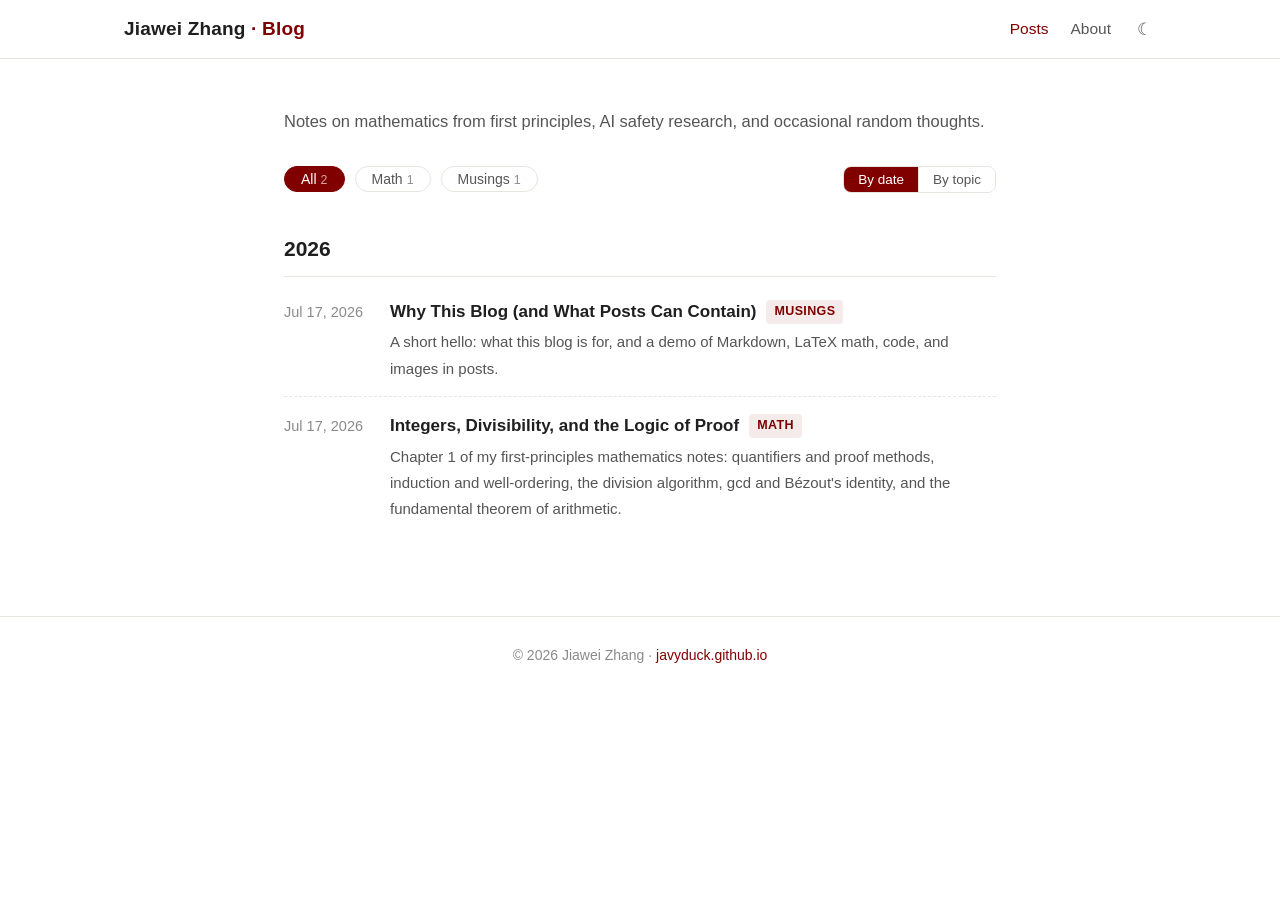
==== blog/index.html @ a39b8831 "add static blog: lilian-weng-style UI, math chapter 1 as first post - pandoc-based build pipeline (b" ====
<!DOCTYPE html>
<html lang="en">
<head>
<meta charset="utf-8">
<meta name="viewport" content="width=device-width, initial-scale=1">
<title>Blog | Jiawei Zhang</title>
<meta name="description" content="Notes on mathematics from first principles, AI safety research, and occasional random thoughts.">
<link rel="icon" href="data:image/svg+xml,<svg xmlns=%22http://www.w3.org/2000/svg%22 viewBox=%220 0 100 100%22><text y=%22.9em%22 font-size=%2290%22>🍪</text></svg>">
<link rel="stylesheet" href="assets/blog.css">
<script src="assets/blog.js"></script>
<script async src="https://busuanzi.ibruce.info/busuanzi/2.3/busuanzi.pure.mini.js"></script>
</head>
<body>

<header class="site-header">
  <div class="site-header-inner">
    <a class="site-title" href="./">Jiawei Zhang<span style="color:var(--accent)">&nbsp;· Blog</span></a>
    <nav class="site-nav">
      <a href="./" class="active">Posts</a>
      <a href="https://javyduck.github.io/">About</a>
      <button class="theme-toggle" onclick="toggleTheme()" aria-label="Toggle dark mode">☾</button>
    </nav>
  </div>
</header>

<main class="index-wrap">
  <p class="index-intro">Notes on mathematics from first principles, AI safety research, and occasional random thoughts.</p>

  <div class="index-controls">
    <div class="category-chips">
      <button class="chip active" data-category="all">All<span class="count">2</span></button>
    <button class="chip" data-category="math">Math<span class="count">1</span></button>
    <button class="chip" data-category="musings">Musings<span class="count">1</span></button>
    </div>
    <div class="view-toggle">
      <button class="view-btn active" data-view="date">By date</button>
      <button class="view-btn" data-view="topic">By topic</button>
    </div>
  </div>

  <div id="view-date">
  <div class="year-group">
<div class="year-heading">2026</div>

  <div class="post-item" data-category="musings">
  <span class="post-date">Jul 17, 2026</span>
  <div>
    <a class="post-link" href="posts/hello-world/">Why This Blog (and What Posts Can Contain)</a><span class="tag">Musings</span>
    <p class="post-desc">A short hello: what this blog is for, and a demo of Markdown, LaTeX math, code, and images in posts.</p>
  </div>
</div>

  <div class="post-item" data-category="math">
  <span class="post-date">Jul 17, 2026</span>
  <div>
    <a class="post-link" href="posts/integers-divisibility-and-proof/">Integers, Divisibility, and the Logic of Proof</a><span class="tag">Math</span>
    <p class="post-desc">Chapter 1 of my first-principles mathematics notes: quantifiers and proof methods, induction and well-ordering, the division algorithm, gcd and Bézout&#x27;s identity, and the fundamental theorem of arithmetic.</p>
  </div>
</div>

  </div>
  </div>

  <div id="view-topic" style="display:none">
  <div class="year-group" data-category-group="math">
<div class="year-heading">Math</div>

  <div class="post-item" data-category="math">
  <span class="post-date">Jul 17, 2026</span>
  <div>
    <a class="post-link" href="posts/integers-divisibility-and-proof/">Integers, Divisibility, and the Logic of Proof</a>
    <p class="post-desc">Chapter 1 of my first-principles mathematics notes: quantifiers and proof methods, induction and well-ordering, the division algorithm, gcd and Bézout&#x27;s identity, and the fundamental theorem of arithmetic.</p>
  </div>
</div>

  </div>

  <div class="year-group" data-category-group="musings">
<div class="year-heading">Musings</div>

  <div class="post-item" data-category="musings">
  <span class="post-date">Jul 17, 2026</span>
  <div>
    <a class="post-link" href="posts/hello-world/">Why This Blog (and What Posts Can Contain)</a>
    <p class="post-desc">A short hello: what this blog is for, and a demo of Markdown, LaTeX math, code, and images in posts.</p>
  </div>
</div>

  </div>
  </div>
</main>

<footer class="site-footer">
  © 2026 Jiawei Zhang · <a href="https://javyduck.github.io/">javyduck.github.io</a>
  <span id="busuanzi_container_site_pv" style="display:none">·
    <span id="busuanzi_value_site_pv"></span> visits</span>
</footer>

</body>
</html>
---- blog/assets/blog.css ----
/* ===================================================================
   Blog stylesheet — clean, Lilian-Weng-inspired layout with the
   homepage's UChicago maroon accent.
   =================================================================== */

:root {
  --bg: #ffffff;
  --bg-soft: #f7f5f3;
  --text: #1f1f1f;
  --text-soft: #555555;
  --text-faint: #8a8a8a;
  --accent: #800000;
  --accent-soft: #b34747;
  --border: #e8e4e0;
  --code-bg: #f4f2f0;
  --box-theorem: #244a73;
  --box-definition: #1c6b65;
  --box-example: #9a6b16;
  --box-remark: #6a6a6a;
  --box-theorem-bg: rgba(36, 74, 115, 0.045);
  --box-definition-bg: rgba(28, 107, 101, 0.05);
  --box-example-bg: rgba(154, 107, 22, 0.05);
  --box-remark-bg: rgba(120, 120, 120, 0.06);
  --shadow: 0 1px 3px rgba(0, 0, 0, 0.05);
}

html[data-theme="dark"] {
  --bg: #191a1c;
  --bg-soft: #202224;
  --text: #d8d6d3;
  --text-soft: #a5a29e;
  --text-faint: #7c7975;
  --accent: #d98f8f;
  --accent-soft: #e4adad;
  --border: #33353a;
  --code-bg: #232528;
  --box-theorem: #7ba3cf;
  --box-definition: #6cb5ae;
  --box-example: #cfa35a;
  --box-remark: #9b9893;
  --box-theorem-bg: rgba(123, 163, 207, 0.07);
  --box-definition-bg: rgba(108, 181, 174, 0.07);
  --box-example-bg: rgba(207, 163, 90, 0.07);
  --box-remark-bg: rgba(155, 152, 147, 0.08);
  --shadow: none;
}

* { box-sizing: border-box; }

html { scroll-behavior: smooth; }

body {
  margin: 0;
  background: var(--bg);
  color: var(--text);
  font-family: -apple-system, BlinkMacSystemFont, "Segoe UI", Roboto,
    "Helvetica Neue", Arial, sans-serif;
  font-size: 17px;
  line-height: 1.75;
  -webkit-font-smoothing: antialiased;
  transition: background 0.25s ease, color 0.25s ease;
}

a { color: var(--accent); text-decoration: none; }
a:hover { color: var(--accent-soft); }

/* ------------------------------------------------------------------ */
/* Header                                                              */
/* ------------------------------------------------------------------ */

.site-header {
  border-bottom: 1px solid var(--border);
  background: var(--bg);
  position: sticky;
  top: 0;
  z-index: 50;
}

.site-header-inner {
  max-width: 1080px;
  margin: 0 auto;
  padding: 0 24px;
  height: 58px;
  display: flex;
  align-items: center;
  justify-content: space-between;
}

.site-title {
  font-weight: 700;
  font-size: 19px;
  color: var(--text);
  letter-spacing: 0.01em;
}

.site-title:hover { color: var(--accent); }

.site-nav {
  display: flex;
  align-items: center;
  gap: 22px;
  font-size: 15.5px;
}

.site-nav a { color: var(--text-soft); font-weight: 500; }
.site-nav a:hover { color: var(--accent); }
.site-nav a.active { color: var(--accent); }

.theme-toggle {
  cursor: pointer;
  border: none;
  background: none;
  font-size: 17px;
  line-height: 1;
  padding: 4px;
  color: var(--text-soft);
}
.theme-toggle:hover { color: var(--accent); }

/* ------------------------------------------------------------------ */
/* Index page                                                          */
/* ------------------------------------------------------------------ */

.index-wrap {
  max-width: 760px;
  margin: 0 auto;
  padding: 40px 24px 80px;
}

.index-intro {
  color: var(--text-soft);
  font-size: 16.5px;
  margin: 8px 0 30px;
}

.index-controls {
  display: flex;
  align-items: flex-start;
  justify-content: space-between;
  gap: 16px;
  margin-bottom: 36px;
  flex-wrap: wrap;
}

.category-chips {
  display: flex;
  flex-wrap: wrap;
  gap: 10px;
}

.view-toggle {
  display: flex;
  border: 1px solid var(--border);
  border-radius: 8px;
  overflow: hidden;
  flex-shrink: 0;
}

.view-btn {
  cursor: pointer;
  border: none;
  background: var(--bg);
  color: var(--text-soft);
  padding: 5px 14px;
  font-size: 13.5px;
  font-weight: 500;
}

.view-btn + .view-btn { border-left: 1px solid var(--border); }

.view-btn.active {
  background: var(--accent);
  color: #fff;
}

.chip {
  cursor: pointer;
  border: 1px solid var(--border);
  background: var(--bg);
  color: var(--text-soft);
  border-radius: 999px;
  padding: 4px 16px;
  font-size: 14px;
  font-weight: 500;
  transition: all 0.15s ease;
}

.chip:hover { border-color: var(--accent); color: var(--accent); }

.chip.active {
  background: var(--accent);
  border-color: var(--accent);
  color: #fff;
}

.chip .count { opacity: 0.65; font-size: 12.5px; margin-left: 4px; }

.year-heading {
  font-size: 21px;
  font-weight: 700;
  color: var(--text);
  margin: 38px 0 6px;
  padding-bottom: 8px;
  border-bottom: 1px solid var(--border);
}

.post-item {
  display: flex;
  align-items: baseline;
  gap: 18px;
  padding: 14px 0;
  border-bottom: 1px dashed var(--border);
}

.post-item:last-child { border-bottom: none; }

.post-date {
  flex: 0 0 88px;
  color: var(--text-faint);
  font-size: 14.5px;
  font-variant-numeric: tabular-nums;
}

.post-link {
  font-size: 17px;
  font-weight: 600;
  color: var(--text);
}

.post-link:hover { color: var(--accent); }

.post-desc {
  margin: 3px 0 0;
  color: var(--text-soft);
  font-size: 15px;
}

.tag {
  display: inline-block;
  font-size: 12.5px;
  font-weight: 600;
  letter-spacing: 0.03em;
  color: var(--accent);
  background: color-mix(in srgb, var(--accent) 8%, transparent);
  border-radius: 4px;
  padding: 1px 8px;
  margin-left: 10px;
  vertical-align: 2px;
  text-transform: uppercase;
}

/* ------------------------------------------------------------------ */
/* Post page layout                                                    */
/* ------------------------------------------------------------------ */

.post-wrap {
  max-width: 1080px;
  margin: 0 auto;
  padding: 44px 24px 90px;
  display: flex;
  gap: 56px;
}

.post-main { min-width: 0; flex: 1; max-width: 760px; }

.post-header { margin-bottom: 34px; }

.post-title {
  font-size: 32px;
  line-height: 1.3;
  font-weight: 800;
  margin: 0 0 12px;
  letter-spacing: -0.01em;
}

.post-meta {
  color: var(--text-faint);
  font-size: 14.5px;
  display: flex;
  align-items: center;
  gap: 8px;
  flex-wrap: wrap;
}

.post-meta .tag { margin-left: 0; vertical-align: 0; }

/* Table of contents sidebar */

.toc-sidebar {
  flex: 0 0 250px;
  font-size: 13.5px;
  position: sticky;
  top: 90px;
  align-self: flex-start;
  max-height: calc(100vh - 130px);
  overflow-y: auto;
  padding-left: 4px;
  scrollbar-width: thin;
}

.toc-sidebar-title {
  font-size: 12px;
  font-weight: 700;
  text-transform: uppercase;
  letter-spacing: 0.08em;
  color: var(--text-faint);
  margin-bottom: 10px;
}

.toc-sidebar ul { list-style: none; margin: 0; padding: 0; }
.toc-sidebar ul ul { padding-left: 14px; }

.toc-sidebar li { margin: 0; }

.toc-sidebar a {
  display: block;
  color: var(--text-soft);
  padding: 3px 0 3px 10px;
  border-left: 2px solid transparent;
  line-height: 1.45;
}

.toc-sidebar a:hover { color: var(--accent); }

.toc-sidebar a.toc-active {
  color: var(--accent);
  border-left-color: var(--accent);
  font-weight: 600;
}

.toc-section-number { margin-right: 5px; color: var(--text-faint); }

@media (max-width: 980px) {
  .toc-sidebar { display: none; }
  .post-wrap { display: block; }
}

/* ------------------------------------------------------------------ */
/* Post content typography                                             */
/* ------------------------------------------------------------------ */

.post-content h1,
.post-content h2,
.post-content h3 {
  line-height: 1.35;
  letter-spacing: -0.005em;
  scroll-margin-top: 80px;
}

.post-content h1 { font-size: 26px; margin: 46px 0 14px; }
.post-content h2 { font-size: 22px; margin: 40px 0 12px; }
.post-content h3 { font-size: 18.5px; margin: 32px 0 10px; }

.post-content h1 .header-section-number,
.post-content h2 .header-section-number,
.post-content h3 .header-section-number {
  color: var(--accent);
  margin-right: 10px;
}

.post-content p { margin: 0 0 1.15em; }

.post-content .math.display { overflow-x: auto; overflow-y: hidden; }

.post-content figure {
  margin: 30px 0;
  text-align: center;
}

.post-content figure img,
.post-content figure svg {
  max-width: 100%;
  height: auto;
}

html[data-theme="dark"] .post-content figure img.figure-light {
  filter: invert(0.88) hue-rotate(180deg);
}

.post-content figcaption {
  margin-top: 12px;
  font-size: 14.5px;
  color: var(--text-soft);
  text-align: left;
  padding: 0 8px;
}

.post-content table {
  border-collapse: collapse;
  margin: 24px auto;
  font-size: 15.5px;
}

.post-content th,
.post-content td {
  border: 1px solid var(--border);
  padding: 7px 14px;
}

.post-content th { background: var(--bg-soft); }

.post-content code {
  background: var(--code-bg);
  border-radius: 4px;
  padding: 1.5px 6px;
  font-size: 0.88em;
  font-family: "SF Mono", SFMono-Regular, ui-monospace, Menlo, Consolas, monospace;
}

.post-content pre {
  background: var(--code-bg);
  border-radius: 8px;
  padding: 16px 18px;
  overflow-x: auto;
  font-size: 14px;
  line-height: 1.6;
}

.post-content pre code { background: none; padding: 0; }

.post-content blockquote {
  margin: 24px 0;
  padding: 2px 22px;
  border-left: 3px solid var(--accent);
  background: var(--bg-soft);
  border-radius: 0 8px 8px 0;
  color: var(--text-soft);
}

/* ------------------------------------------------------------------ */
/* Theorem-like environments                                           */
/* ------------------------------------------------------------------ */

.theorem, .lemma, .proposition, .corollary, .principle,
.definition, .convention,
.example, .nonexample, .exercise, .solution,
.remark, .historicalnote,
.algorithmframe {
  margin: 26px 0;
  padding: 14px 20px 4px;
  border-radius: 0 8px 8px 0;
  border-left: 3px solid var(--box-remark);
  background: var(--box-remark-bg);
}

.theorem, .lemma, .proposition, .corollary, .principle {
  border-left-color: var(--box-theorem);
  background: var(--box-theorem-bg);
}

.definition, .convention {
  border-left-color: var(--box-definition);
  background: var(--box-definition-bg);
}

.example, .nonexample, .exercise, .solution {
  border-left-color: var(--box-example);
  background: var(--box-example-bg);
}

.theorem > p:first-child > strong:first-child,
.lemma > p:first-child > strong:first-child,
.proposition > p:first-child > strong:first-child,
.corollary > p:first-child > strong:first-child,
.principle > p:first-child > strong:first-child {
  color: var(--box-theorem);
}

.definition > p:first-child > strong:first-child,
.convention > p:first-child > strong:first-child {
  color: var(--box-definition);
}

.example > p:first-child > strong:first-child,
.nonexample > p:first-child > strong:first-child,
.exercise > p:first-child > strong:first-child,
.solution > p:first-child > strong:first-child {
  color: var(--box-example);
}

/* Theorem statements are italicized by amsthm; keep the body upright
   for screen reading, italics only in the head. */
.theorem > p > em, .lemma > p > em,
.proposition > p > em, .corollary > p > em, .principle > p > em {
  font-style: normal;
}

.proof {
  margin: 22px 0 26px;
  padding: 0 0 0 18px;
  border-left: 2px dotted var(--border);
  color: var(--text);
}

.proof > p:last-child::after {
  content: "∎";
  float: right;
  color: var(--text-faint);
}

.algorithmframe {
  border-left-color: var(--box-theorem);
  background: var(--box-theorem-bg);
  padding-bottom: 10px;
}

.algorithmframe::before {
  content: "Algorithm";
  display: block;
  font-weight: 700;
  color: var(--box-theorem);
  margin-bottom: 6px;
}

/* ------------------------------------------------------------------ */
/* References                                                          */
/* ------------------------------------------------------------------ */

.refs-heading {
  font-size: 22px;
  margin: 52px 0 14px;
  padding-top: 22px;
  border-top: 1px solid var(--border);
}

#refs { font-size: 15px; color: var(--text-soft); }
#refs .csl-entry { margin-bottom: 10px; }

/* ------------------------------------------------------------------ */
/* Footer                                                              */
/* ------------------------------------------------------------------ */

.site-footer {
  border-top: 1px solid var(--border);
  padding: 26px 24px 34px;
  text-align: center;
  color: var(--text-faint);
  font-size: 14px;
}

.post-nav-bottom {
  margin-top: 60px;
  padding-top: 20px;
  border-top: 1px solid var(--border);
  font-size: 15px;
}
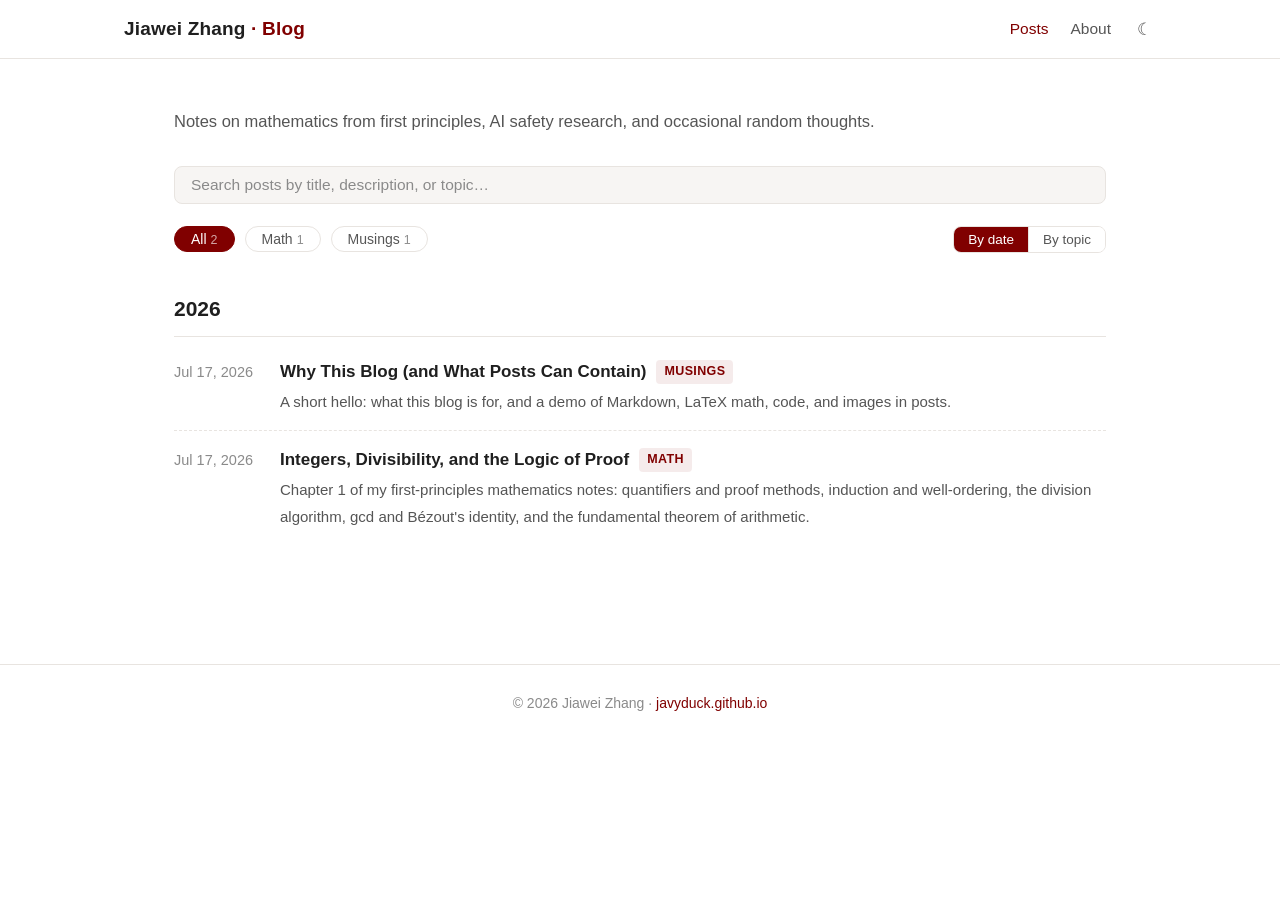
==== commit 018b10b8: "blog: wider index, search + pagination, giscus comments scaffolding Co-Authored-By: Claude Fable 5 <" ====
--- a/blog/index.html
+++ b/blog/index.html
@@ -26,6 +26,9 @@
 <main class="index-wrap">
   <p class="index-intro">Notes on mathematics from first principles, AI safety research, and occasional random thoughts.</p>
 
+  <input class="search-box" type="search" id="post-search"
+         placeholder="Search posts by title, description, or topic…" autocomplete="off">
+
   <div class="index-controls">
     <div class="category-chips">
       <button class="chip active" data-category="all">All<span class="count">2</span></button>
@@ -38,11 +41,11 @@
     </div>
   </div>
 
-  <div id="view-date">
+  <div id="view-date" data-page-size="10">
   <div class="year-group">
 <div class="year-heading">2026</div>
 
-  <div class="post-item" data-category="musings">
+  <div class="post-item" data-category="musings" data-search="why this blog (and what posts can contain) a short hello: what this blog is for, and a demo of markdown, latex math, code, and images in posts. musings musings">
   <span class="post-date">Jul 17, 2026</span>
   <div>
     <a class="post-link" href="posts/hello-world/">Why This Blog (and What Posts Can Contain)</a><span class="tag">Musings</span>
@@ -50,7 +53,7 @@
   </div>
 </div>
 
-  <div class="post-item" data-category="math">
+  <div class="post-item" data-category="math" data-search="integers, divisibility, and the logic of proof chapter 1 of my first-principles mathematics notes: quantifiers and proof methods, induction and well-ordering, the division algorithm, gcd and bézout&#x27;s identity, and the fundamental theorem of arithmetic. math math">
   <span class="post-date">Jul 17, 2026</span>
   <div>
     <a class="post-link" href="posts/integers-divisibility-and-proof/">Integers, Divisibility, and the Logic of Proof</a><span class="tag">Math</span>
@@ -65,7 +68,7 @@
   <div class="year-group" data-category-group="math">
 <div class="year-heading">Math</div>
 
-  <div class="post-item" data-category="math">
+  <div class="post-item" data-category="math" data-search="integers, divisibility, and the logic of proof chapter 1 of my first-principles mathematics notes: quantifiers and proof methods, induction and well-ordering, the division algorithm, gcd and bézout&#x27;s identity, and the fundamental theorem of arithmetic. math math">
   <span class="post-date">Jul 17, 2026</span>
   <div>
     <a class="post-link" href="posts/integers-divisibility-and-proof/">Integers, Divisibility, and the Logic of Proof</a>
@@ -78,7 +81,7 @@
   <div class="year-group" data-category-group="musings">
 <div class="year-heading">Musings</div>
 
-  <div class="post-item" data-category="musings">
+  <div class="post-item" data-category="musings" data-search="why this blog (and what posts can contain) a short hello: what this blog is for, and a demo of markdown, latex math, code, and images in posts. musings musings">
   <span class="post-date">Jul 17, 2026</span>
   <div>
     <a class="post-link" href="posts/hello-world/">Why This Blog (and What Posts Can Contain)</a>
@@ -88,6 +91,10 @@
 
   </div>
   </div>
+
+  <p class="no-results" id="no-results">No posts match your search.</p>
+
+  <nav class="pager" id="pager"></nav>
 </main>
 
 <footer class="site-footer">
--- a/blog/assets/blog.css
+++ b/blog/assets/blog.css
@@ -122,10 +122,63 @@
 /* ------------------------------------------------------------------ */
 
 .index-wrap {
-  max-width: 760px;
+  max-width: 980px;
   margin: 0 auto;
   padding: 40px 24px 80px;
 }
+
+.search-box {
+  width: 100%;
+  margin-bottom: 22px;
+  padding: 9px 16px;
+  font-size: 15.5px;
+  font-family: inherit;
+  color: var(--text);
+  background: var(--bg-soft);
+  border: 1px solid var(--border);
+  border-radius: 8px;
+  outline: none;
+  transition: border-color 0.15s ease;
+}
+
+.search-box:focus { border-color: var(--accent); background: var(--bg); }
+.search-box::placeholder { color: var(--text-faint); }
+
+.no-results {
+  color: var(--text-faint);
+  font-size: 15.5px;
+  padding: 30px 0;
+  display: none;
+}
+
+.pager {
+  display: flex;
+  justify-content: center;
+  align-items: center;
+  gap: 8px;
+  margin-top: 40px;
+}
+
+.pager button {
+  cursor: pointer;
+  border: 1px solid var(--border);
+  background: var(--bg);
+  color: var(--text-soft);
+  border-radius: 6px;
+  padding: 5px 12px;
+  font-size: 14px;
+  font-weight: 500;
+}
+
+.pager button:hover:not(:disabled) { border-color: var(--accent); color: var(--accent); }
+
+.pager button.current {
+  background: var(--accent);
+  border-color: var(--accent);
+  color: #fff;
+}
+
+.pager button:disabled { opacity: 0.4; cursor: default; }
 
 .index-intro {
   color: var(--text-soft);
@@ -527,6 +580,22 @@
 #refs .csl-entry { margin-bottom: 10px; }
 
 /* ------------------------------------------------------------------ */
+/* Comments                                                            */
+/* ------------------------------------------------------------------ */
+
+.comments {
+  margin-top: 46px;
+  padding-top: 30px;
+  border-top: 1px solid var(--border);
+}
+
+.comments-title {
+  font-size: 20px;
+  font-weight: 700;
+  margin: 0 0 18px;
+}
+
+/* ------------------------------------------------------------------ */
 /* Footer                                                              */
 /* ------------------------------------------------------------------ */
 
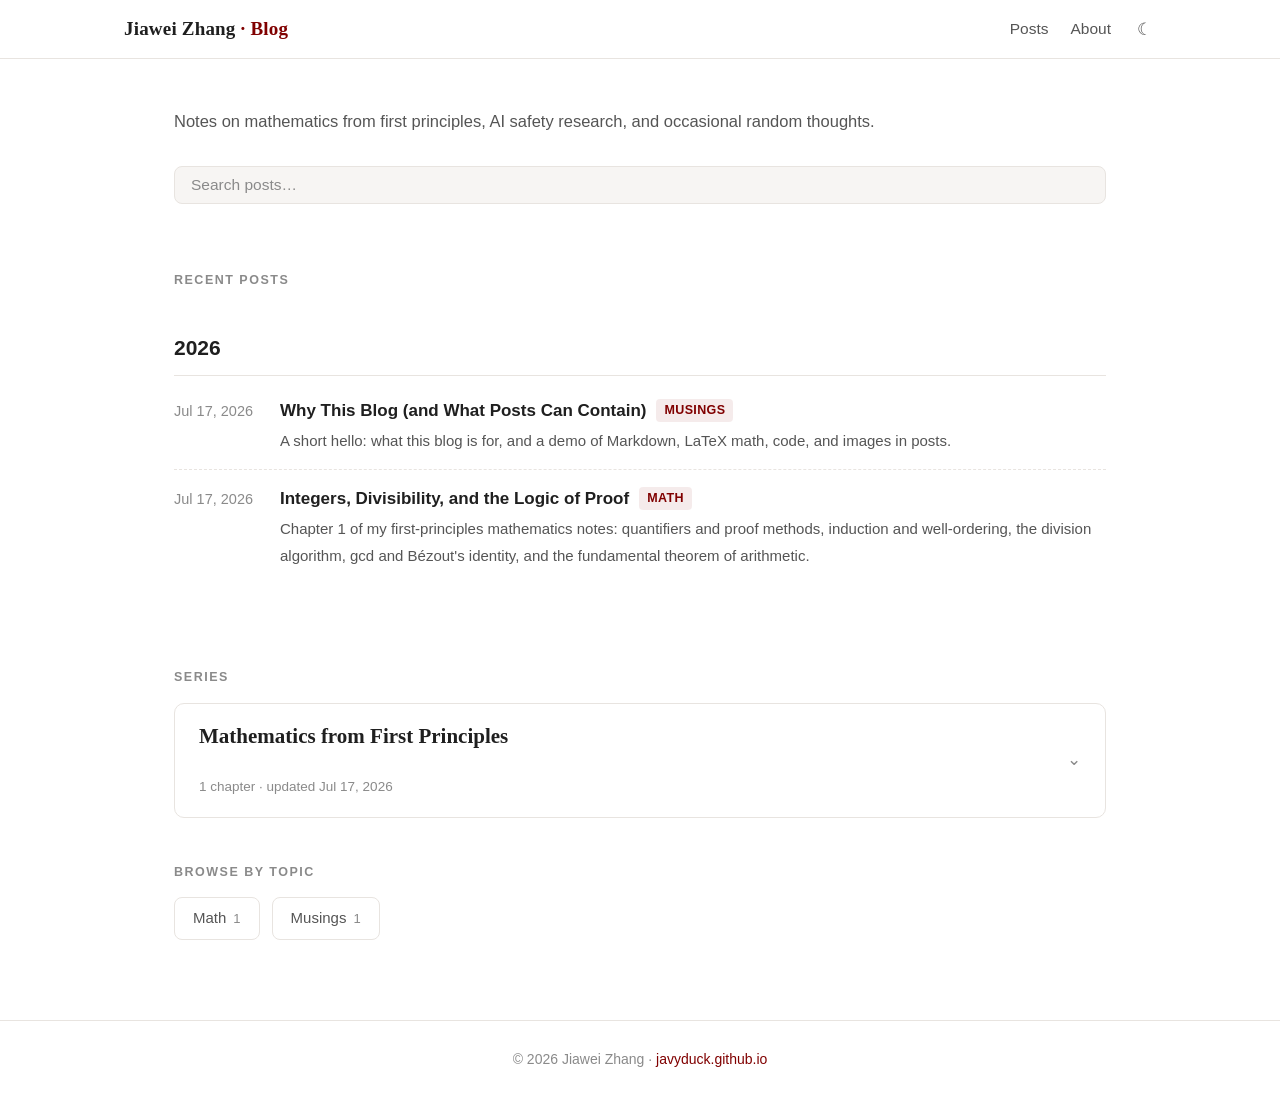
==== commit c6bf9a54: "homepage: move series below recent posts, collapse to accordion overview by default Co-Authored-By: " ====
--- a/blog/index.html
+++ b/blog/index.html
@@ -14,9 +14,9 @@
 
 <header class="site-header">
   <div class="site-header-inner">
-    <a class="site-title" href="./">Jiawei Zhang<span style="color:var(--accent)">&nbsp;· Blog</span></a>
+    <a class="site-title" href="./">Jiawei Zhang<span class="site-title-accent">&nbsp;· Blog</span></a>
     <nav class="site-nav">
-      <a href="./" class="active">Posts</a>
+      <a href="./">Posts</a>
       <a href="https://javyduck.github.io/">About</a>
       <button class="theme-toggle" onclick="toggleTheme()" aria-label="Toggle dark mode">☾</button>
     </nav>
@@ -24,77 +24,66 @@
 </header>
 
 <main class="index-wrap">
+
   <p class="index-intro">Notes on mathematics from first principles, AI safety research, and occasional random thoughts.</p>
 
   <input class="search-box" type="search" id="post-search"
-         placeholder="Search posts by title, description, or topic…" autocomplete="off">
+         placeholder="Search posts…" autocomplete="off">
 
-  <div class="index-controls">
-    <div class="category-chips">
-      <button class="chip active" data-category="all">All<span class="count">2</span></button>
-    <button class="chip" data-category="math">Math<span class="count">1</span></button>
-    <button class="chip" data-category="musings">Musings<span class="count">1</span></button>
-    </div>
-    <div class="view-toggle">
-      <button class="view-btn active" data-view="date">By date</button>
-      <button class="view-btn" data-view="topic">By topic</button>
-    </div>
-  </div>
-
-  <div id="view-date" data-page-size="10">
-  <div class="year-group">
+  <section class="home-section">
+    <div class="section-label">Recent posts</div>
+    <div id="post-list" data-page-size="10">
+    <div class="year-group">
 <div class="year-heading">2026</div>
 
-  <div class="post-item" data-category="musings" data-search="why this blog (and what posts can contain) a short hello: what this blog is for, and a demo of markdown, latex math, code, and images in posts. musings musings">
+<div class="post-item" data-category="musings" data-search="why this blog (and what posts can contain) a short hello: what this blog is for, and a demo of markdown, latex math, code, and images in posts. musings musings">
   <span class="post-date">Jul 17, 2026</span>
   <div>
-    <a class="post-link" href="posts/hello-world/">Why This Blog (and What Posts Can Contain)</a><span class="tag">Musings</span>
+    <a class="post-link" href="posts/hello-world/">Why This Blog (and What Posts Can Contain)</a><a class="tag" href="topics/musings/">Musings</a>
     <p class="post-desc">A short hello: what this blog is for, and a demo of Markdown, LaTeX math, code, and images in posts.</p>
   </div>
 </div>
 
-  <div class="post-item" data-category="math" data-search="integers, divisibility, and the logic of proof chapter 1 of my first-principles mathematics notes: quantifiers and proof methods, induction and well-ordering, the division algorithm, gcd and bézout&#x27;s identity, and the fundamental theorem of arithmetic. math math">
+<div class="post-item" data-category="math" data-search="integers, divisibility, and the logic of proof chapter 1 of my first-principles mathematics notes: quantifiers and proof methods, induction and well-ordering, the division algorithm, gcd and bézout&#x27;s identity, and the fundamental theorem of arithmetic. math math">
   <span class="post-date">Jul 17, 2026</span>
   <div>
-    <a class="post-link" href="posts/integers-divisibility-and-proof/">Integers, Divisibility, and the Logic of Proof</a><span class="tag">Math</span>
+    <a class="post-link" href="posts/integers-divisibility-and-proof/">Integers, Divisibility, and the Logic of Proof</a><a class="tag" href="topics/math/">Math</a>
     <p class="post-desc">Chapter 1 of my first-principles mathematics notes: quantifiers and proof methods, induction and well-ordering, the division algorithm, gcd and Bézout&#x27;s identity, and the fundamental theorem of arithmetic.</p>
   </div>
 </div>
 
+</div>
+    </div>
+    <p class="no-results" id="no-results">No posts match your search.</p>
+    <nav class="pager" id="pager"></nav>
+  </section>
+
+  <section class="home-section" id="series-section">
+<div class="section-label">Series</div>
+<details class="series-acc">
+  <summary>
+    <span class="series-acc-head">
+      <span class="series-card-title">Mathematics from First Principles</span>
+      <span class="series-card-meta">1 chapter · updated Jul 17, 2026</span>
+    </span>
+    <span class="series-acc-chevron">⌄</span>
+  </summary>
+  <div class="series-acc-body">
+    <p class="series-card-desc">A chapter-by-chapter reconstruction of mathematics — from integers and proof up through analysis, algebra, and beyond — written as a complete, self-contained formation program.</p>
+    <a class="series-acc-row" href="posts/integers-divisibility-and-proof/"><span class="series-acc-num">01</span><span class="series-acc-name">Integers, Divisibility, and the Logic of Proof</span><span class="series-acc-date">Jul 17, 2026</span></a>
+    <a class="series-acc-more" href="series/math-notes/">View series page →</a>
   </div>
-  </div>
+</details>
+</section>
 
-  <div id="view-topic" style="display:none">
-  <div class="year-group" data-category-group="math">
-<div class="year-heading">Math</div>
+  <section class="home-section" id="topics-section">
+    <div class="section-label">Browse by topic</div>
+    <div class="topic-links">
+      <a class="topic-link" href="topics/math/">Math<span class="count">1</span></a>
+      <a class="topic-link" href="topics/musings/">Musings<span class="count">1</span></a>
+    </div>
+  </section>
 
-  <div class="post-item" data-category="math" data-search="integers, divisibility, and the logic of proof chapter 1 of my first-principles mathematics notes: quantifiers and proof methods, induction and well-ordering, the division algorithm, gcd and bézout&#x27;s identity, and the fundamental theorem of arithmetic. math math">
-  <span class="post-date">Jul 17, 2026</span>
-  <div>
-    <a class="post-link" href="posts/integers-divisibility-and-proof/">Integers, Divisibility, and the Logic of Proof</a>
-    <p class="post-desc">Chapter 1 of my first-principles mathematics notes: quantifiers and proof methods, induction and well-ordering, the division algorithm, gcd and Bézout&#x27;s identity, and the fundamental theorem of arithmetic.</p>
-  </div>
-</div>
-
-  </div>
-
-  <div class="year-group" data-category-group="musings">
-<div class="year-heading">Musings</div>
-
-  <div class="post-item" data-category="musings" data-search="why this blog (and what posts can contain) a short hello: what this blog is for, and a demo of markdown, latex math, code, and images in posts. musings musings">
-  <span class="post-date">Jul 17, 2026</span>
-  <div>
-    <a class="post-link" href="posts/hello-world/">Why This Blog (and What Posts Can Contain)</a>
-    <p class="post-desc">A short hello: what this blog is for, and a demo of Markdown, LaTeX math, code, and images in posts.</p>
-  </div>
-</div>
-
-  </div>
-  </div>
-
-  <p class="no-results" id="no-results">No posts match your search.</p>
-
-  <nav class="pager" id="pager"></nav>
 </main>
 
 <footer class="site-footer">
--- a/blog/assets/blog.css
+++ b/blog/assets/blog.css
@@ -22,6 +22,8 @@
   --box-example-bg: rgba(154, 107, 22, 0.05);
   --box-remark-bg: rgba(120, 120, 120, 0.06);
   --shadow: 0 1px 3px rgba(0, 0, 0, 0.05);
+  --serif: Charter, "Bitstream Charter", "Source Serif 4", Georgia,
+    "Times New Roman", serif;
 }
 
 html[data-theme="dark"] {
@@ -91,9 +93,11 @@
   font-size: 19px;
   color: var(--text);
   letter-spacing: 0.01em;
+  font-family: var(--serif);
 }
 
 .site-title:hover { color: var(--accent); }
+.site-title-accent { color: var(--accent); }
 
 .site-nav {
   display: flex;
@@ -151,6 +155,286 @@
   display: none;
 }
 
+/* ------------------------------------------------------------------ */
+/* Portal sections: series cards, topics, breadcrumbs                  */
+/* ------------------------------------------------------------------ */
+
+.home-section { margin-top: 44px; }
+
+.section-label {
+  display: block;
+  font-size: 12.5px;
+  font-weight: 700;
+  text-transform: uppercase;
+  letter-spacing: 0.12em;
+  color: var(--text-faint);
+  margin-bottom: 14px;
+}
+
+.series-grid {
+  display: grid;
+  grid-template-columns: repeat(auto-fill, minmax(320px, 1fr));
+  gap: 18px;
+}
+
+.series-card {
+  display: flex;
+  flex-direction: column;
+  border: 1px solid var(--border);
+  border-radius: 10px;
+  padding: 22px 26px 18px;
+  background: var(--bg);
+  transition: border-color 0.18s ease, box-shadow 0.18s ease;
+}
+
+.series-card:hover {
+  border-color: var(--accent);
+  box-shadow: var(--shadow);
+}
+
+.series-card .section-label { margin-bottom: 8px; color: var(--accent); }
+
+.series-card-title {
+  font-family: var(--serif);
+  font-size: 21px;
+  font-weight: 700;
+  color: var(--text);
+  line-height: 1.35;
+  margin-bottom: 8px;
+}
+
+.series-card-desc {
+  font-size: 14.5px;
+  color: var(--text-soft);
+  line-height: 1.6;
+  flex: 1;
+}
+
+.series-card-meta {
+  margin-top: 14px;
+  font-size: 13.5px;
+  color: var(--text-faint);
+}
+
+/* Series accordion on the homepage: collapsed overview by default */
+
+.series-acc {
+  border: 1px solid var(--border);
+  border-radius: 10px;
+  background: var(--bg);
+  margin-bottom: 14px;
+  transition: border-color 0.18s ease;
+}
+
+.series-acc:hover { border-color: var(--accent); }
+.series-acc[open]:hover { border-color: var(--border); }
+
+.series-acc summary {
+  cursor: pointer;
+  list-style: none;
+  display: flex;
+  align-items: center;
+  justify-content: space-between;
+  gap: 16px;
+  padding: 18px 24px;
+}
+
+.series-acc summary::-webkit-details-marker { display: none; }
+
+.series-acc-head {
+  display: flex;
+  flex-direction: column;
+  gap: 3px;
+}
+
+.series-acc-chevron {
+  color: var(--text-faint);
+  font-size: 17px;
+  transition: transform 0.2s ease;
+  flex-shrink: 0;
+}
+
+.series-acc[open] .series-acc-chevron { transform: rotate(180deg); }
+
+.series-acc-body {
+  padding: 0 24px 18px;
+  border-top: 1px solid var(--border);
+}
+
+.series-acc-body .series-card-desc {
+  display: block;
+  margin: 14px 0 10px;
+}
+
+.series-acc-row {
+  display: flex;
+  align-items: baseline;
+  gap: 14px;
+  padding: 9px 2px;
+  border-bottom: 1px dashed var(--border);
+}
+
+.series-acc-row:last-of-type { border-bottom: none; }
+
+.series-acc-num {
+  font-family: var(--serif);
+  color: var(--accent);
+  opacity: 0.55;
+  font-size: 15px;
+  flex: 0 0 26px;
+  text-align: right;
+  font-variant-numeric: tabular-nums;
+}
+
+.series-acc-name {
+  font-family: var(--serif);
+  font-weight: 600;
+  font-size: 16.5px;
+  color: var(--text);
+  flex: 1;
+}
+
+.series-acc-row:hover .series-acc-name { color: var(--accent); }
+
+.series-acc-date {
+  font-size: 13px;
+  color: var(--text-faint);
+  flex-shrink: 0;
+}
+
+.series-acc-more {
+  display: inline-block;
+  margin-top: 12px;
+  font-size: 13.5px;
+  font-weight: 600;
+  color: var(--accent);
+}
+
+.topic-links { display: flex; flex-wrap: wrap; gap: 12px; }
+
+.topic-link {
+  border: 1px solid var(--border);
+  border-radius: 8px;
+  padding: 7px 18px;
+  font-size: 15px;
+  font-weight: 500;
+  color: var(--text-soft);
+  transition: border-color 0.15s ease, color 0.15s ease;
+}
+
+.topic-link:hover { border-color: var(--accent); color: var(--accent); }
+.topic-link .count { color: var(--text-faint); font-size: 13px; margin-left: 7px; }
+
+.page-crumb, .post-breadcrumb {
+  font-size: 13.5px;
+  color: var(--text-faint);
+  margin-bottom: 14px;
+  text-transform: uppercase;
+  letter-spacing: 0.07em;
+  font-weight: 600;
+}
+
+.post-breadcrumb a, .page-crumb a { color: var(--accent); }
+.crumb-sep { margin: 0 8px; color: var(--text-faint); }
+
+.page-title {
+  font-size: 30px;
+  font-weight: 800;
+  margin: 0 0 10px;
+  letter-spacing: -0.01em;
+}
+
+.page-title.serif { font-family: var(--serif); font-weight: 700; }
+
+.series-lede {
+  font-size: 17px;
+  color: var(--text-soft);
+  line-height: 1.7;
+  max-width: 700px;
+  margin: 0 0 6px;
+}
+
+/* Chapter list on series pages */
+
+.chapter-list { margin-top: 30px; }
+
+.chapter-row {
+  display: flex;
+  gap: 26px;
+  padding: 20px 6px;
+  border-bottom: 1px solid var(--border);
+  align-items: baseline;
+}
+
+.chapter-row:hover .chapter-title { color: var(--accent); }
+
+.chapter-num {
+  font-family: var(--serif);
+  font-size: 26px;
+  color: var(--accent);
+  opacity: 0.55;
+  flex: 0 0 44px;
+  text-align: right;
+  font-variant-numeric: tabular-nums;
+}
+
+.chapter-body { display: flex; flex-direction: column; gap: 4px; }
+
+.chapter-title {
+  font-family: var(--serif);
+  font-size: 19px;
+  font-weight: 700;
+  color: var(--text);
+  transition: color 0.15s ease;
+}
+
+.chapter-desc { font-size: 14.5px; color: var(--text-soft); line-height: 1.6; }
+.chapter-meta { font-size: 13px; color: var(--text-faint); margin-top: 2px; }
+
+/* Prev/next navigation between chapters */
+
+.series-nav {
+  display: grid;
+  grid-template-columns: 1fr 1fr;
+  gap: 14px;
+  margin-top: 50px;
+}
+
+.series-nav-card {
+  display: flex;
+  flex-direction: column;
+  gap: 5px;
+  border: 1px solid var(--border);
+  border-radius: 10px;
+  padding: 14px 18px;
+  transition: border-color 0.18s ease;
+}
+
+.series-nav-card.next { text-align: right; }
+a.series-nav-card:hover { border-color: var(--accent); }
+.series-nav-card.empty { border-style: dashed; opacity: 0.6; }
+
+.series-nav-label {
+  font-size: 12.5px;
+  text-transform: uppercase;
+  letter-spacing: 0.07em;
+  font-weight: 600;
+  color: var(--text-faint);
+}
+
+.series-nav-title {
+  font-family: var(--serif);
+  font-size: 16px;
+  font-weight: 600;
+  color: var(--text);
+  line-height: 1.4;
+}
+
+@media (max-width: 640px) {
+  .series-nav { grid-template-columns: 1fr; }
+  .series-nav-card.empty { display: none; }
+}
+
 .pager {
   display: flex;
   justify-content: center;
@@ -319,11 +603,12 @@
 .post-header { margin-bottom: 34px; }
 
 .post-title {
-  font-size: 32px;
+  font-family: var(--serif);
+  font-size: 33px;
   line-height: 1.3;
-  font-weight: 800;
+  font-weight: 700;
   margin: 0 0 12px;
-  letter-spacing: -0.01em;
+  letter-spacing: -0.005em;
 }
 
 .post-meta {
@@ -351,13 +636,59 @@
   scrollbar-width: thin;
 }
 
+.toc-sidebar-head {
+  display: flex;
+  align-items: center;
+  justify-content: space-between;
+  margin-bottom: 10px;
+}
+
 .toc-sidebar-title {
   font-size: 12px;
   font-weight: 700;
   text-transform: uppercase;
   letter-spacing: 0.08em;
   color: var(--text-faint);
-  margin-bottom: 10px;
+}
+
+.toc-toggle, .toc-reopen {
+  cursor: pointer;
+  border: none;
+  background: none;
+  color: var(--text-faint);
+  font-size: 13px;
+  padding: 2px 6px;
+  border-radius: 6px;
+}
+
+.toc-toggle:hover, .toc-reopen:hover { color: var(--accent); }
+
+.toc-reopen {
+  display: none;
+  position: fixed;
+  top: 78px;
+  right: 14px;
+  z-index: 40;
+  border: 1px solid var(--border);
+  background: var(--bg);
+  font-size: 12.5px;
+  font-weight: 600;
+  text-transform: uppercase;
+  letter-spacing: 0.06em;
+  padding: 6px 12px;
+  border-radius: 999px;
+  box-shadow: var(--shadow);
+}
+
+/* Collapsed state: hide the sidebar, center the article at a
+   comfortable reading measure. */
+html.toc-collapsed .toc-sidebar { display: none; }
+html.toc-collapsed .post-wrap { justify-content: center; }
+html.toc-collapsed .post-main { max-width: 780px; }
+html.toc-collapsed .toc-reopen { display: block; }
+
+@media (max-width: 980px) {
+  .toc-reopen { display: none !important; }
 }
 
 .toc-sidebar ul { list-style: none; margin: 0; padding: 0; }
@@ -545,11 +876,7 @@
   color: var(--text);
 }
 
-.proof > p:last-child::after {
-  content: "∎";
-  float: right;
-  color: var(--text-faint);
-}
+/* pandoc already emits a QED box at the end of each proof */
 
 .algorithmframe {
   border-left-color: var(--box-theorem);
